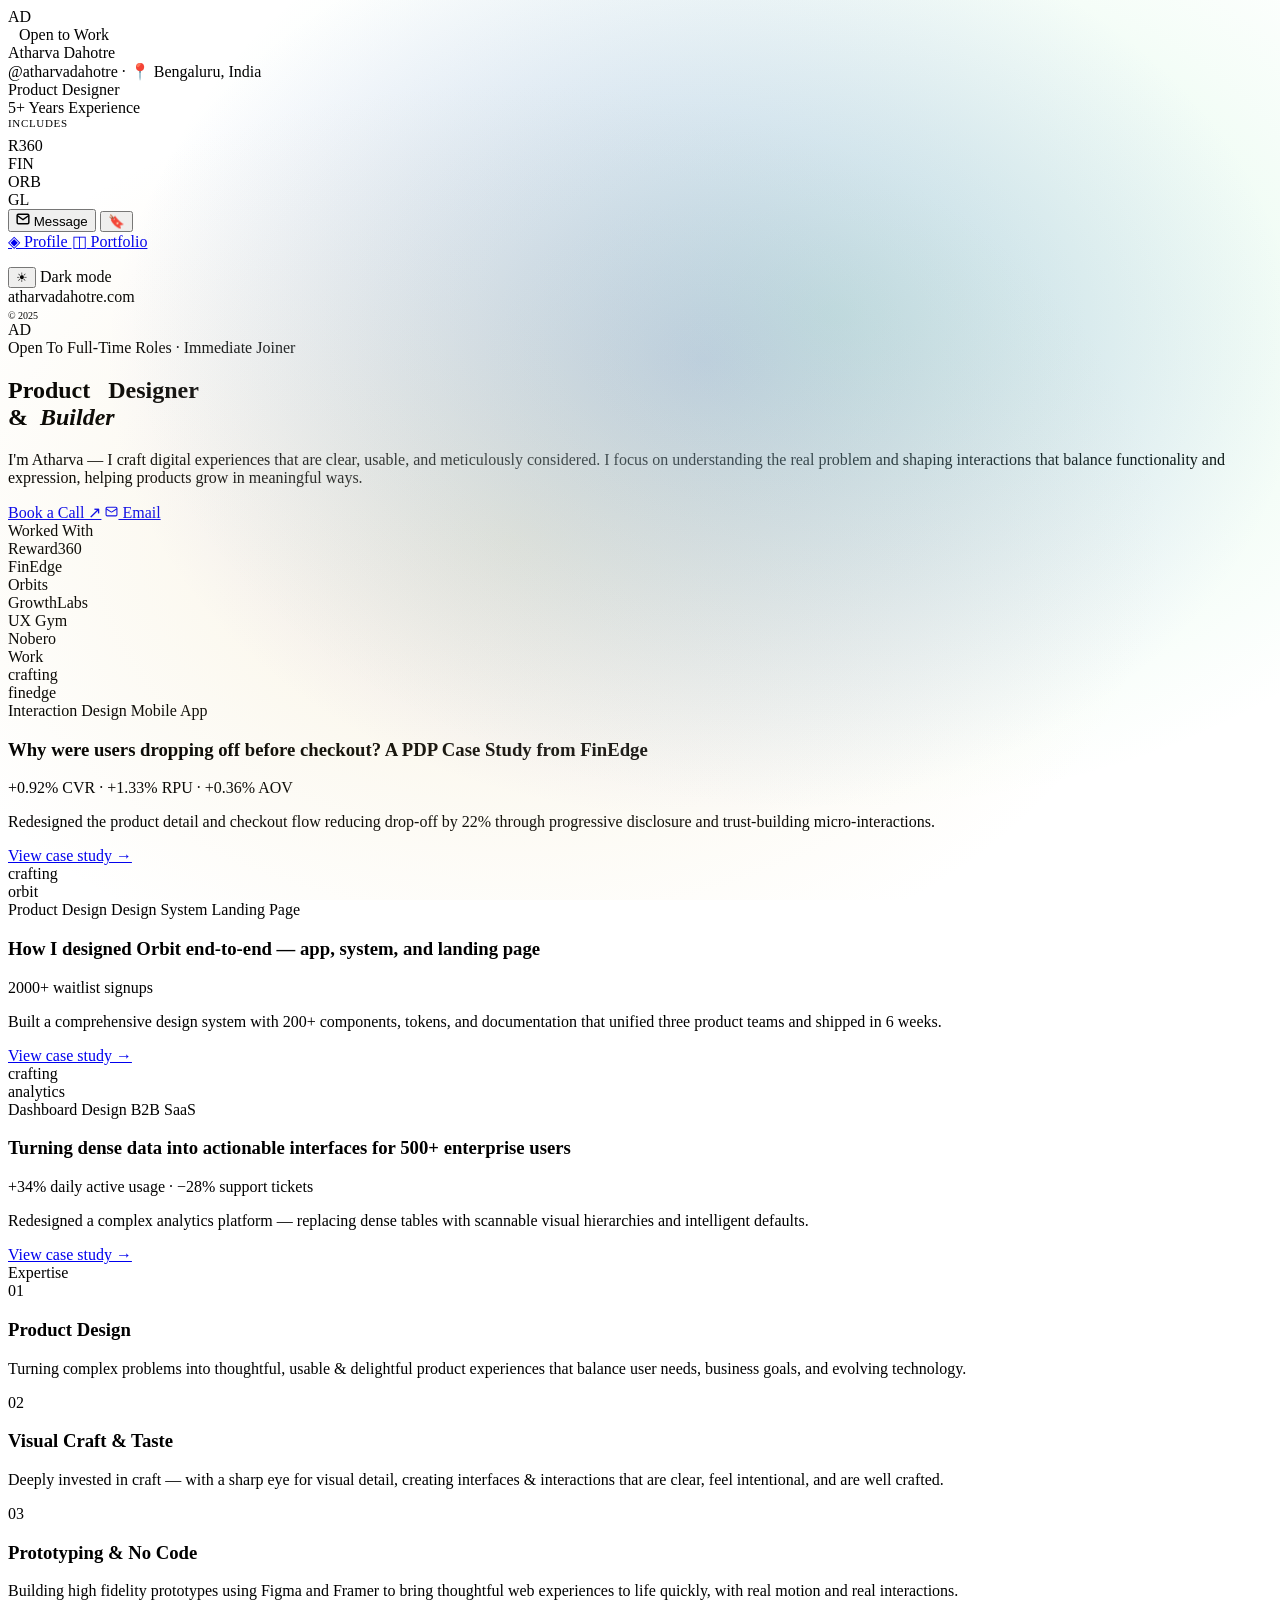
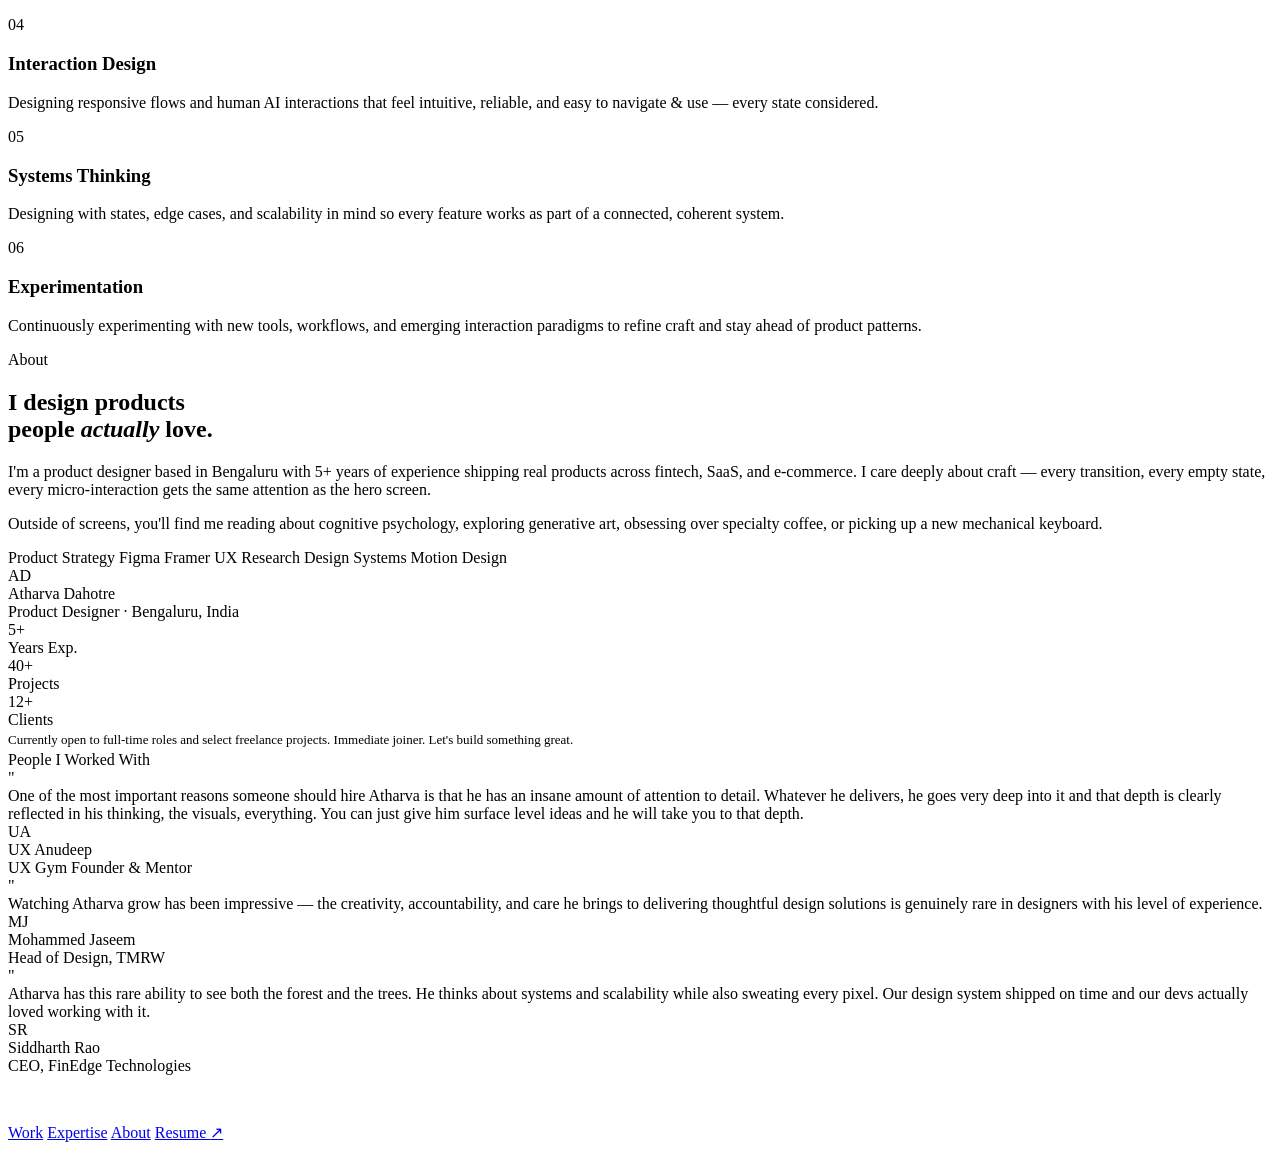
==== index.html @ 3f783946 "Add files via upload" ====
<!DOCTYPE html>
<html lang="en" data-theme="dark">
<head>
<meta charset="UTF-8">
<meta name="viewport" content="width=device-width, initial-scale=1.0">
<title>Atharva Dahotre — Product Designer</title>
<meta name="description" content="Product Designer based in Bengaluru. Crafting digital experiences that are clear, usable, and meticulously considered.">
<link rel="preconnect" href="https://fonts.googleapis.com">
<link href="https://fonts.googleapis.com/css2?family=Cormorant+Garamond:ital,wght@0,300;0,400;0,600;1,300;1,400&family=DM+Sans:wght@300;400;500&family=DM+Mono:wght@300;400&display=swap" rel="stylesheet">
<link rel="stylesheet" href="css/styles.css">
</head>
<body>

<div id="cur-dot"></div>
<div id="cur-ring"></div>

<!-- ─── SIDEBAR ─── -->
<aside id="sidebar">
  <div class="side-avatar-wrap">
    <div class="side-avatar">AD</div>
    <div class="status-dot"></div>
  </div>

  <div class="side-open">
    <span style="width:7px;height:7px;border-radius:50%;background:var(--green);flex-shrink:0;display:inline-block;"></span>
    Open to Work
  </div>

  <div class="side-name">Atharva Dahotre</div>
  <div class="side-handle">
    <span>@atharvadahotre</span>
    <span>·</span>
    <span>📍 Bengaluru, India</span>
  </div>
  <div class="side-role">Product Designer</div>
  <div class="side-exp">5+ Years Experience</div>

  <div style="font-size:11px;color:var(--muted);letter-spacing:.06em;text-transform:uppercase;margin-bottom:8px;">Includes</div>
  <div class="side-logos">
    <div class="logo-chip" title="Reward360">R360</div>
    <div class="logo-chip" title="FinEdge">FIN</div>
    <div class="logo-chip" title="Orbits SaaS">ORB</div>
    <div class="logo-chip" title="Growth Labs">GL</div>
  </div>

  <div class="side-actions">
    <button class="btn-msg">
      <svg width="14" height="14" viewBox="0 0 24 24" fill="none" stroke="currentColor" stroke-width="2.5"><path d="M4 4h16c1.1 0 2 .9 2 2v12c0 1.1-.9 2-2 2H4c-1.1 0-2-.9-2-2V6c0-1.1.9-2 2-2z"/><polyline points="22,6 12,13 2,6"/></svg>
      Message
    </button>
    <button class="btn-bk" title="Bookmark">🔖</button>
  </div>

  <div class="side-divider"></div>

  <nav class="side-nav">
    <a href="#hero" class="active">
      <span class="icon">◈</span> Profile
    </a>
    <a href="#work">
      <span class="icon">◫</span> Portfolio
    </a>
  </nav>

  <div class="side-divider" style="margin-top:16px;"></div>

  <div class="theme-toggle-wrap">
    <button id="theme-toggle" aria-label="Toggle light/dark mode">
      <div id="theme-toggle-thumb">☀︎</div>
    </button>
    <span class="theme-toggle-label" id="theme-label">Dark mode</span>
  </div>

  <div class="side-footer">
    <div style="margin-bottom:4px;">atharvadahotre.com</div>
    <div style="font-size:10px;color:var(--muted);margin-top:2px;">© 2025</div>
  </div>
</aside>

<!-- ─── MAIN CONTENT ─── -->
<main id="main">

  <!-- HERO -->
  <section id="hero">
    <div class="hero-avatar-row reveal">
      <div class="hero-avatar">AD</div>
      <div class="avail-badge">
        <span class="dot"></span>
        Open To Full-Time Roles · Immediate Joiner
      </div>
    </div>

    <h1 class="hero-h1">
      <span class="word" style="transition-delay:.05s">Product</span>
      <span class="word" style="transition-delay:.12s">&nbsp;</span>
      <span class="word" style="transition-delay:.18s">Designer</span><br>
      <span class="word" style="transition-delay:.26s">&amp;&nbsp;</span>
      <span class="word" style="transition-delay:.32s"><em>Builder</em></span>
    </h1>

    <p class="hero-desc">
      I'm Atharva — I craft digital experiences that are clear, usable, and meticulously considered. I focus on understanding the real problem and shaping interactions that balance functionality and expression, helping products grow in meaningful ways.
    </p>

    <div class="hero-ctas reveal d2">
      <a href="#" class="cta-primary"><span>Book a Call ↗</span></a>
      <a href="mailto:hello@atharvadahotre.com" class="cta-secondary">
        <svg width="13" height="13" viewBox="0 0 24 24" fill="none" stroke="currentColor" stroke-width="2"><rect x="2" y="4" width="20" height="16" rx="2"/><path d="m22 7-8.97 5.7a1.94 1.94 0 0 1-2.06 0L2 7"/></svg>
        Email
      </a>
    </div>
  </section>

  <div class="sec-divider"></div>

  <!-- WORKED WITH -->
  <section id="worked" class="reveal">
    <div class="worked-label">Worked With</div>
    <div class="worked-logos">
      <div class="wlogo">Reward360</div>
      <div class="wlogo">FinEdge</div>
      <div class="wlogo">Orbits</div>
      <div class="wlogo">GrowthLabs</div>
      <div class="wlogo">UX Gym</div>
      <div class="wlogo">Nobero</div>
    </div>
  </section>

  <div class="sec-divider"></div>

  <!-- WORK -->
  <section id="work">
    <div class="sec-label reveal">Work</div>

    <div class="project-card reveal d1">
      <div class="project-thumb">
        <div class="project-thumb-inner">
          <div class="project-thumb-bg" style="background:linear-gradient(135deg,#1a1020,#2e1b44,#150e28);"></div>
          <div style="position:absolute;inset:0;background:radial-gradient(ellipse at 55% 40%,rgba(123,110,246,.35),transparent 60%);"></div>
          <div class="project-thumb-label">crafting<br>finedge</div>
        </div>
      </div>
      <div class="project-info">
        <div class="project-tags">
          <span class="ptag">Interaction Design</span>
          <span class="ptag">Mobile App</span>
        </div>
        <h3 class="project-name">Why were users dropping off before checkout? A PDP Case Study from FinEdge</h3>
        <div style="display:flex;gap:8px;margin-bottom:14px;flex-wrap:wrap;">
          <div class="project-metric"><span class="up">+0.92%</span> CVR · <span class="up">+1.33%</span> RPU · <span class="up">+0.36%</span> AOV</div>
        </div>
        <p class="project-desc">Redesigned the product detail and checkout flow reducing drop-off by 22% through progressive disclosure and trust-building micro-interactions.</p>
        <a href="case-studies/finedge.html" class="project-cta">View case study →</a>
      </div>
    </div>

    <div class="project-card reveal d1">
      <div class="project-thumb">
        <div class="project-thumb-inner">
          <div class="project-thumb-bg" style="background:linear-gradient(135deg,#061418,#0d2230,#040e14);"></div>
          <div style="position:absolute;inset:0;background:radial-gradient(ellipse at 40% 60%,rgba(226,201,126,.22),transparent 60%);"></div>
          <div class="project-thumb-label">crafting<br>orbit</div>
        </div>
      </div>
      <div class="project-info">
        <div class="project-tags">
          <span class="ptag">Product Design</span>
          <span class="ptag">Design System</span>
          <span class="ptag">Landing Page</span>
        </div>
        <h3 class="project-name">How I designed Orbit end-to-end — app, system, and landing page</h3>
        <div style="display:flex;gap:8px;margin-bottom:14px;">
          <div class="project-metric"><span class="up">2000+</span> waitlist signups</div>
        </div>
        <p class="project-desc">Built a comprehensive design system with 200+ components, tokens, and documentation that unified three product teams and shipped in 6 weeks.</p>
        <a href="case-studies/orbit.html" class="project-cta">View case study →</a>
      </div>
    </div>

    <div class="project-card reveal d2">
      <div class="project-thumb">
        <div class="project-thumb-inner">
          <div class="project-thumb-bg" style="background:linear-gradient(135deg,#091309,#132213,#060f06);"></div>
          <div style="position:absolute;inset:0;background:radial-gradient(ellipse at 65% 35%,rgba(74,222,128,.2),transparent 60%);"></div>
          <div class="project-thumb-label">crafting<br>analytics</div>
        </div>
      </div>
      <div class="project-info">
        <div class="project-tags">
          <span class="ptag">Dashboard Design</span>
          <span class="ptag">B2B SaaS</span>
        </div>
        <h3 class="project-name">Turning dense data into actionable interfaces for 500+ enterprise users</h3>
        <div style="display:flex;gap:8px;margin-bottom:14px;">
          <div class="project-metric"><span class="up">+34%</span> daily active usage · <span class="up">−28%</span> support tickets</div>
        </div>
        <p class="project-desc">Redesigned a complex analytics platform — replacing dense tables with scannable visual hierarchies and intelligent defaults.</p>
        <a href="case-studies/analytics.html" class="project-cta">View case study →</a>
      </div>
    </div>
  </section>

  <div class="sec-divider"></div>

  <!-- EXPERTISE -->
  <section id="expertise">
    <div class="sec-label reveal">Expertise</div>
    <div class="expertise-grid">
      <div class="exp-cell reveal">
        <span class="exp-num">01</span>
        <div class="exp-line"></div>
        <h3 class="exp-title">Product Design</h3>
        <p class="exp-desc">Turning complex problems into thoughtful, usable &amp; delightful product experiences that balance user needs, business goals, and evolving technology.</p>
      </div>
      <div class="exp-cell reveal d1">
        <span class="exp-num">02</span>
        <div class="exp-line"></div>
        <h3 class="exp-title">Visual Craft &amp; Taste</h3>
        <p class="exp-desc">Deeply invested in craft — with a sharp eye for visual detail, creating interfaces &amp; interactions that are clear, feel intentional, and are well crafted.</p>
      </div>
      <div class="exp-cell reveal d2">
        <span class="exp-num">03</span>
        <div class="exp-line"></div>
        <h3 class="exp-title">Prototyping &amp; No Code</h3>
        <p class="exp-desc">Building high fidelity prototypes using Figma and Framer to bring thoughtful web experiences to life quickly, with real motion and real interactions.</p>
      </div>
      <div class="exp-cell reveal d1">
        <span class="exp-num">04</span>
        <div class="exp-line"></div>
        <h3 class="exp-title">Interaction Design</h3>
        <p class="exp-desc">Designing responsive flows and human AI interactions that feel intuitive, reliable, and easy to navigate &amp; use — every state considered.</p>
      </div>
      <div class="exp-cell reveal d2">
        <span class="exp-num">05</span>
        <div class="exp-line"></div>
        <h3 class="exp-title">Systems Thinking</h3>
        <p class="exp-desc">Designing with states, edge cases, and scalability in mind so every feature works as part of a connected, coherent system.</p>
      </div>
      <div class="exp-cell reveal d3">
        <span class="exp-num">06</span>
        <div class="exp-line"></div>
        <h3 class="exp-title">Experimentation</h3>
        <p class="exp-desc">Continuously experimenting with new tools, workflows, and emerging interaction paradigms to refine craft and stay ahead of product patterns.</p>
      </div>
    </div>
  </section>

  <div class="sec-divider"></div>

  <!-- ABOUT -->
  <section id="about">
    <div class="sec-label reveal">About</div>
    <div class="about-grid">
      <div>
        <h2 class="about-h2 reveal d1">I design products<br>people <em>actually</em> love.</h2>
        <p class="about-body reveal d2">I'm a product designer based in Bengaluru with 5+ years of experience shipping real products across fintech, SaaS, and e-commerce. I care deeply about craft — every transition, every empty state, every micro-interaction gets the same attention as the hero screen.</p>
        <p class="about-body reveal d2">Outside of screens, you'll find me reading about cognitive psychology, exploring generative art, obsessing over specialty coffee, or picking up a new mechanical keyboard.</p>
        <div class="about-tags reveal d3">
          <span class="atag">Product Strategy</span>
          <span class="atag">Figma</span>
          <span class="atag">Framer</span>
          <span class="atag">UX Research</span>
          <span class="atag">Design Systems</span>
          <span class="atag">Motion Design</span>
        </div>
      </div>
      <div class="reveal d2">
        <div class="about-card">
          <div class="corner corner-tl"></div>
          <div class="corner corner-br"></div>
          <div class="about-card-top">
            <div class="about-card-avatar">AD</div>
            <div>
              <div class="about-card-name">Atharva Dahotre</div>
              <div class="about-card-role">Product Designer · Bengaluru, India</div>
            </div>
          </div>
          <div class="about-divider"></div>
          <div class="about-stat-row">
            <div class="about-stat">
              <div class="about-stat-num">5+</div>
              <div class="about-stat-label">Years Exp.</div>
            </div>
            <div class="about-stat">
              <div class="about-stat-num">40+</div>
              <div class="about-stat-label">Projects</div>
            </div>
            <div class="about-stat">
              <div class="about-stat-num">12+</div>
              <div class="about-stat-label">Clients</div>
            </div>
          </div>
          <div class="about-divider"></div>
          <div style="font-size:13px;color:var(--muted);line-height:1.7;">
            Currently <span style="color:var(--green);">open to full-time roles</span> and select freelance projects. Immediate joiner. Let's build something great.
          </div>
        </div>
      </div>
    </div>
  </section>

  <div class="sec-divider"></div>

  <!-- TESTIMONIALS -->
  <section id="testimonials">
    <div class="sec-label reveal">People I Worked With</div>
    <div class="testi-cards">
      <div class="testi-card reveal">
        <div class="testi-qmark">"</div>
        <div class="testi-text">One of the most important reasons someone should hire Atharva is that he has an insane amount of attention to detail. Whatever he delivers, he goes very deep into it and that depth is clearly reflected in his thinking, the visuals, everything. You can just give him surface level ideas and he will take you to that depth.</div>
        <div class="testi-author">
          <div class="testi-author-avatar">UA</div>
          <div class="testi-name">UX Anudeep</div>
          <div class="testi-role">UX Gym Founder &amp; Mentor</div>
        </div>
      </div>
      <div class="testi-card reveal d1">
        <div class="testi-qmark">"</div>
        <div class="testi-text">Watching Atharva grow has been impressive — the creativity, accountability, and care he brings to delivering thoughtful design solutions is genuinely rare in designers with his level of experience.</div>
        <div class="testi-author">
          <div class="testi-author-avatar">MJ</div>
          <div class="testi-name">Mohammed Jaseem</div>
          <div class="testi-role">Head of Design, TMRW</div>
        </div>
      </div>
      <div class="testi-card reveal d2">
        <div class="testi-qmark">"</div>
        <div class="testi-text">Atharva has this rare ability to see both the forest and the trees. He thinks about systems and scalability while also sweating every pixel. Our design system shipped on time and our devs actually loved working with it.</div>
        <div class="testi-author">
          <div class="testi-author-avatar">SR</div>
          <div class="testi-name">Siddharth Rao</div>
          <div class="testi-role">CEO, FinEdge Technologies</div>
        </div>
      </div>
    </div>
  </section>

  <div style="height:48px;"></div>
</main>

<!-- FLOATING NAV PILL -->
<nav id="float-nav">
  <a href="#work"      class="fn-link active">Work</a>
  <a href="#expertise" class="fn-link">Expertise</a>
  <a href="#about"     class="fn-link">About</a>
  <a href="#"          class="fn-resume">
    Resume <span class="fn-resume-arr">↗</span>
  </a>
</nav>

<script src="js/main.js"></script>
</body>
</html>
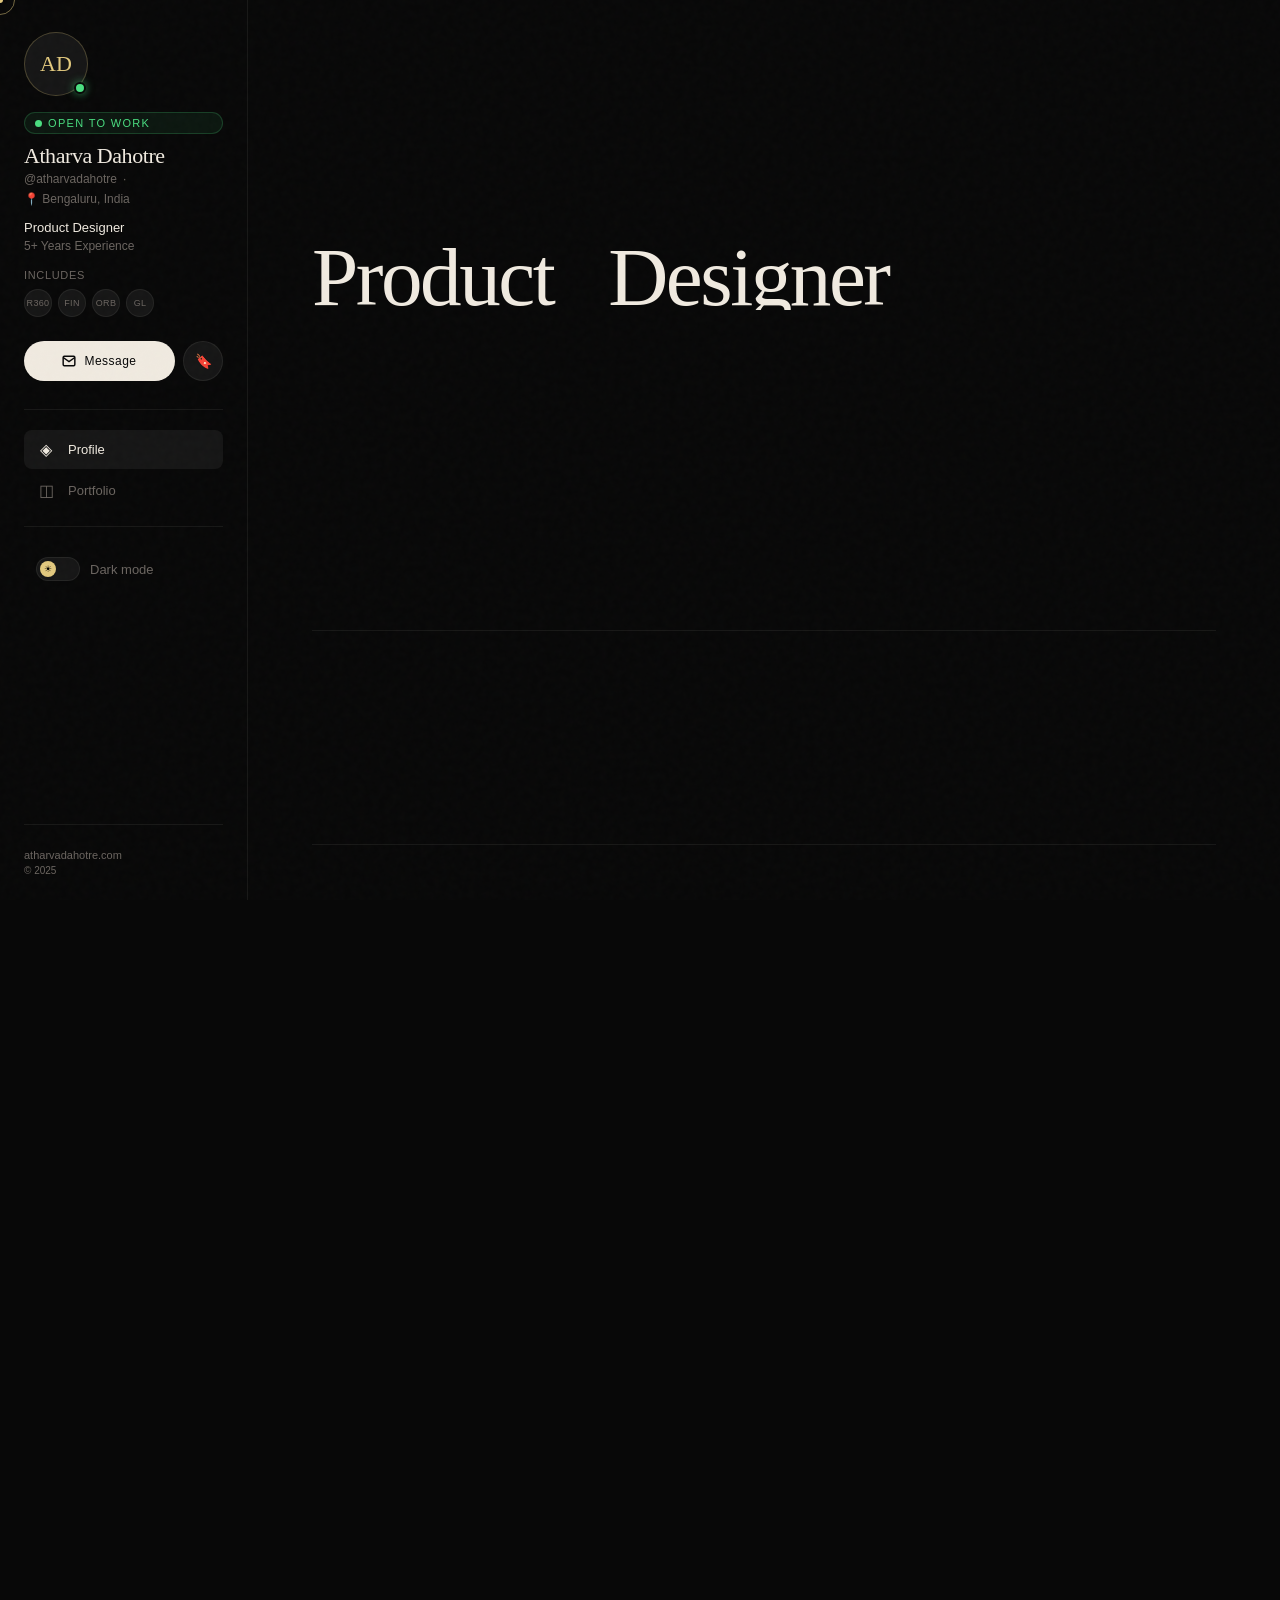
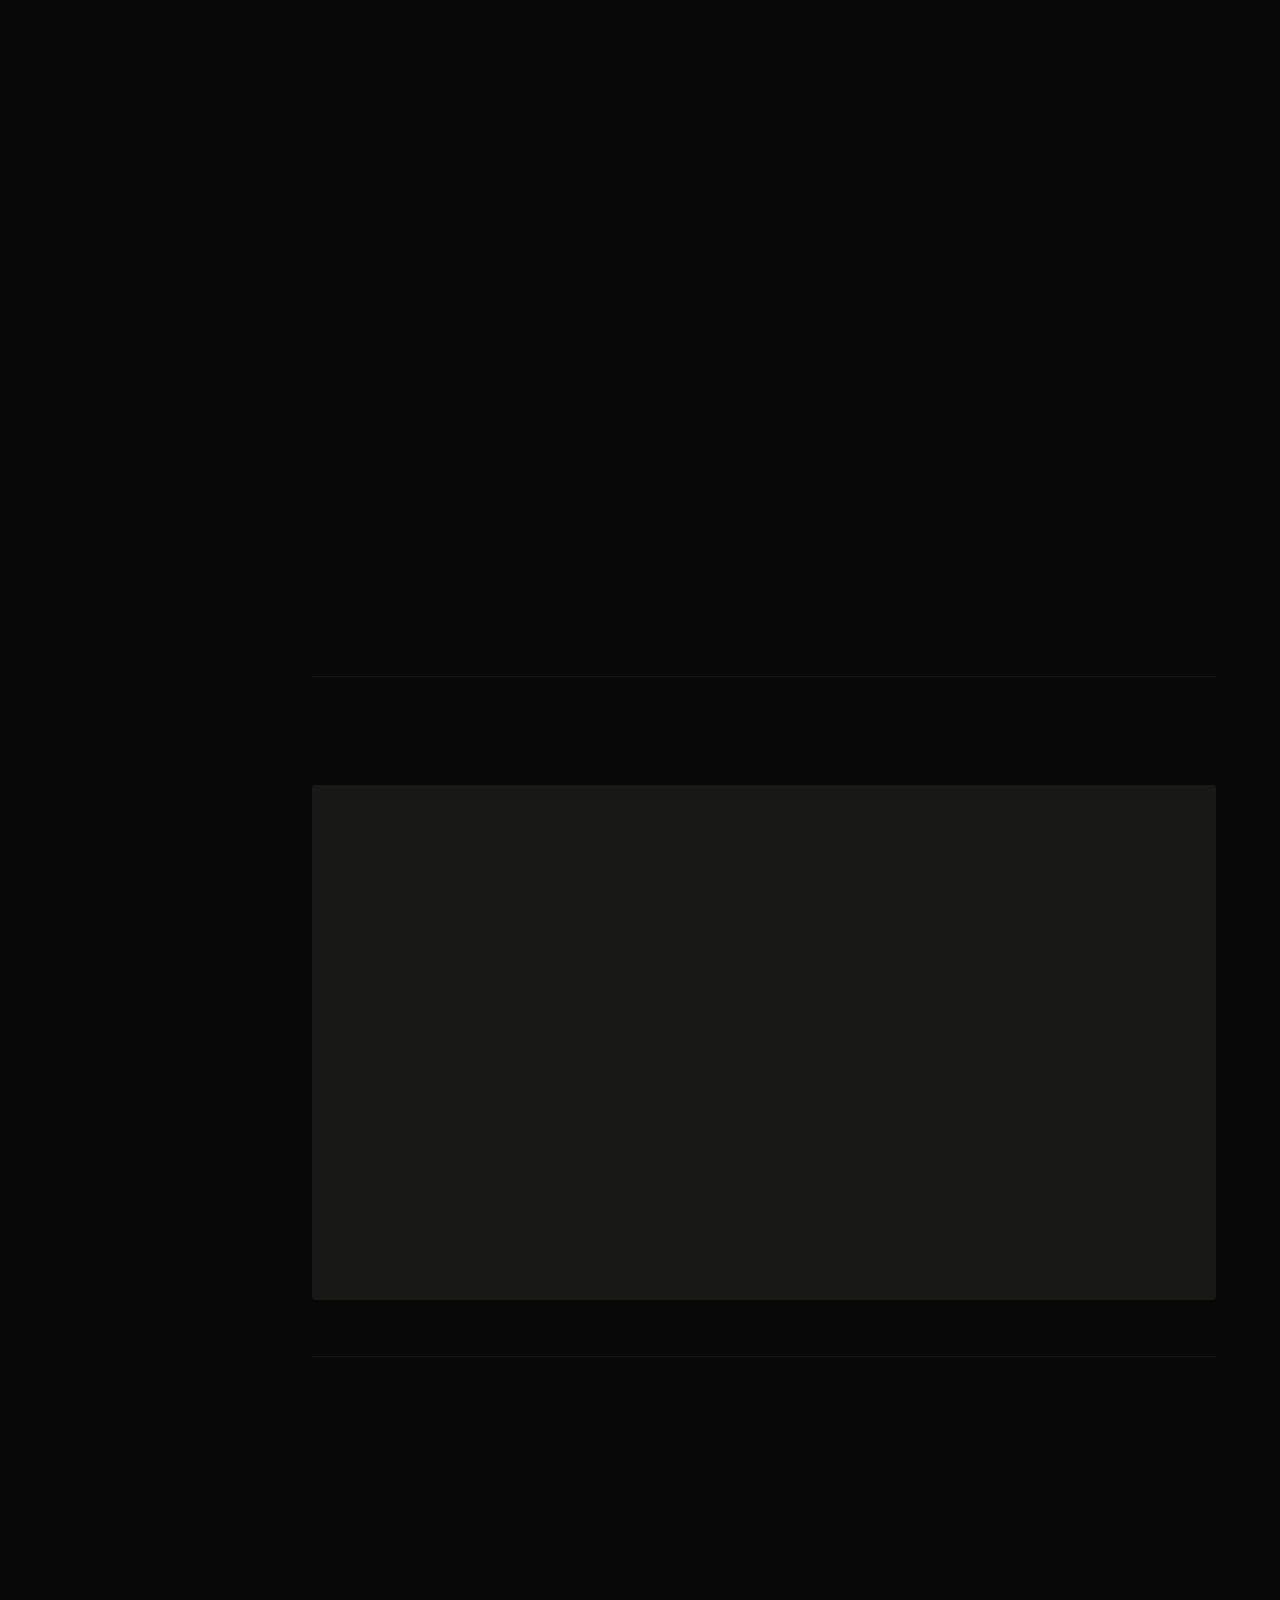
==== commit b0130229: "Update index.html" ====
--- a/index.html
+++ b/index.html
@@ -7,7 +7,7 @@
 <meta name="description" content="Product Designer based in Bengaluru. Crafting digital experiences that are clear, usable, and meticulously considered.">
 <link rel="preconnect" href="https://fonts.googleapis.com">
 <link href="https://fonts.googleapis.com/css2?family=Cormorant+Garamond:ital,wght@0,300;0,400;0,600;1,300;1,400&family=DM+Sans:wght@300;400;500&family=DM+Mono:wght@300;400&display=swap" rel="stylesheet">
-<link rel="stylesheet" href="css/styles.css">
+<link rel="stylesheet" href="styles.css">
 </head>
 <body>
 
--- a/styles.css
+++ b/styles.css
@@ -0,0 +1,657 @@
+/* ============================================
+   ATHARVA DAHOTRE — PORTFOLIO
+   styles.css
+   ============================================ */
+
+/* ─── TOKENS ─── */
+:root {
+  --bg:      #080808;
+  --bg2:     #0f0f0f;
+  --bg3:     #161616;
+  --text:    #F0EAE0;
+  --muted:   #6B6560;
+  --faint:   #2C2620;
+  --gold:    #E2C97E;
+  --gold2:   rgba(226,201,126,.12);
+  --border:  rgba(240,234,224,.07);
+  --green:   #4ADE80;
+  --r:       3px;
+  --sidebar: 248px;
+  --transition: all .35s cubic-bezier(.16,1,.3,1);
+}
+
+/* ─── LIGHT MODE ─── */
+html[data-theme="light"] {
+  --bg:      #F7F4EF;
+  --bg2:     #EEEBE4;
+  --bg3:     #E5E1D8;
+  --text:    #1A1714;
+  --muted:   #7A7062;
+  --faint:   #DDD9D0;
+  --gold:    #A07820;
+  --gold2:   rgba(160,120,32,.10);
+  --border:  rgba(26,23,20,.10);
+  --green:   #16A34A;
+}
+html[data-theme="light"] #cur-dot  { background: var(--gold); }
+html[data-theme="light"] #cur-ring { border-color: rgba(160,120,32,.45); }
+html[data-theme="light"] #cur-ring.h { border-color: var(--gold); background: rgba(160,120,32,.07); }
+html[data-theme="light"] body::after { opacity: .012; }
+html[data-theme="light"] .status-dot { border-color: var(--bg); }
+html[data-theme="light"] .project-thumb-label { color: rgba(247,244,239,.95); }
+html[data-theme="light"] .testi-qmark { color: var(--gold); opacity:.18; }
+html[data-theme="light"] #float-nav {
+  background: rgba(238,235,228,.92);
+  box-shadow: 0 4px 32px rgba(0,0,0,.12);
+}
+html[data-theme="light"] .side-nav a:hover,
+html[data-theme="light"] .side-nav a.active { background: var(--bg3); color: var(--text); }
+html[data-theme="light"] .hero-h1 em,
+html[data-theme="light"] .about-h2 em,
+html[data-theme="light"] .cs-hero-title em { color: var(--gold); }
+html[data-theme="light"] .sec-label { color: var(--gold); }
+html[data-theme="light"] .sec-label::before { background: var(--gold); }
+html[data-theme="light"] .exp-num { color: var(--gold); }
+html[data-theme="light"] .fn-link.active { color: var(--gold); }
+html[data-theme="light"] .cs-back { color: var(--muted); }
+html[data-theme="light"] .cs-back:hover { color: var(--text); }
+html[data-theme="light"] .cs-stat-num { color: var(--gold); }
+html[data-theme="light"] .process-step-num { color: var(--gold); }
+
+/* ─── RESET ─── */
+*, *::before, *::after { margin:0; padding:0; box-sizing:border-box; }
+html { scroll-behavior:smooth; font-size:16px; }
+
+body {
+  background: var(--bg);
+  color: var(--text);
+  font-family: 'DM Sans', sans-serif;
+  font-weight: 300;
+  display: flex;
+  min-height: 100vh;
+  overflow-x: hidden;
+  cursor: none;
+  transition: background .4s, color .4s;
+}
+
+::selection { background: var(--gold); color: var(--bg); }
+
+/* ─── SCROLLBAR ─── */
+::-webkit-scrollbar { width: 4px; }
+::-webkit-scrollbar-track { background: var(--bg); }
+::-webkit-scrollbar-thumb { background: var(--border); border-radius: 2px; }
+::-webkit-scrollbar-thumb:hover { background: var(--gold); }
+
+/* ─── NOISE OVERLAY ─── */
+body::after {
+  content: ''; position: fixed; inset: 0; z-index: 9997;
+  pointer-events: none;
+  background-image: url("data:image/svg+xml,%3Csvg viewBox='0 0 200 200' xmlns='http://www.w3.org/2000/svg'%3E%3Cfilter id='n'%3E%3CfeTurbulence type='fractalNoise' baseFrequency='.65' numOctaves='3' stitchTiles='stitch'/%3E%3C/filter%3E%3Crect width='100%25' height='100%25' filter='url(%23n)'/%3E%3C/svg%3E");
+  opacity: .022;
+}
+
+/* ─── CUSTOM CURSOR ─── */
+#cur-dot, #cur-ring {
+  position: fixed; border-radius: 50%;
+  pointer-events: none; z-index: 9999;
+  transform: translate(-50%,-50%);
+}
+#cur-dot  { width: 6px; height: 6px; background: var(--gold); transition: opacity .2s; }
+#cur-ring {
+  width: 30px; height: 30px;
+  border: 1px solid rgba(226,201,126,.5);
+  transition: width .3s, height .3s, border-color .3s, background .3s;
+}
+#cur-ring.h { width: 50px; height: 50px; border-color: var(--gold); background: rgba(226,201,126,.06); }
+
+/* ─── SIDEBAR ─── */
+#sidebar {
+  width: var(--sidebar); min-width: var(--sidebar);
+  border-right: 1px solid var(--border);
+  background: var(--bg);
+  position: sticky; top: 0; height: 100vh;
+  display: flex; flex-direction: column;
+  padding: 32px 24px 24px;
+  overflow-y: auto;
+  flex-shrink: 0;
+  transition: background .4s, border-color .4s;
+  z-index: 100;
+}
+.side-avatar-wrap { position: relative; width: 64px; height: 64px; margin-bottom: 16px; }
+.side-avatar {
+  width: 64px; height: 64px; border-radius: 50%;
+  background: var(--bg3);
+  border: 1.5px solid rgba(226,201,126,.25);
+  display: flex; align-items: center; justify-content: center;
+  font-family: 'Cormorant Garamond', serif;
+  font-size: 22px; color: var(--gold);
+  overflow: hidden;
+  transition: background .4s;
+}
+.status-dot {
+  position: absolute; bottom: 2px; right: 2px;
+  width: 12px; height: 12px; border-radius: 50%;
+  background: var(--green);
+  border: 2px solid var(--bg);
+  box-shadow: 0 0 8px rgba(74,222,128,.6);
+  animation: pulse 2.5s ease-in-out infinite;
+}
+@keyframes pulse {
+  0%,100% { box-shadow: 0 0 6px rgba(74,222,128,.5); }
+  50%      { box-shadow: 0 0 14px rgba(74,222,128,.9); }
+}
+.side-open {
+  display: inline-flex; align-items: center; gap: 6px;
+  font-size: 11px; letter-spacing: .12em; text-transform: uppercase;
+  color: var(--green); margin-bottom: 10px;
+  background: rgba(74,222,128,.07); border: 1px solid rgba(74,222,128,.2);
+  padding: 4px 10px; border-radius: 100px;
+}
+.side-name {
+  font-family: 'Cormorant Garamond', serif;
+  font-size: 22px; font-weight: 400; letter-spacing: -.02em;
+  line-height: 1.1; margin-bottom: 4px;
+  color: var(--text);
+}
+.side-handle {
+  font-size: 12px; color: var(--muted); margin-bottom: 14px;
+  display: flex; align-items: center; gap: 6px; flex-wrap: wrap;
+}
+.side-role { font-size: 13px; color: var(--text); margin-bottom: 4px; }
+.side-exp  { font-size: 12px; color: var(--muted); margin-bottom: 16px; }
+.side-logos { display: flex; gap: 6px; margin-bottom: 24px; flex-wrap: wrap; }
+.logo-chip {
+  width: 28px; height: 28px; border-radius: 50%;
+  background: var(--bg3); border: 1px solid var(--border);
+  display: flex; align-items: center; justify-content: center;
+  font-size: 9px; font-weight: 500; color: var(--muted); letter-spacing: .04em;
+  transition: border-color .3s, color .3s;
+}
+.logo-chip:hover { border-color: var(--gold); color: var(--gold); }
+.side-actions { display: flex; gap: 8px; margin-bottom: 28px; }
+.btn-msg {
+  flex: 1; display: flex; align-items: center; justify-content: center; gap: 8px;
+  background: var(--text); color: var(--bg);
+  border: none; border-radius: 100px; padding: 10px 16px;
+  font-size: 12px; font-family: 'DM Sans', sans-serif;
+  font-weight: 500; letter-spacing: .04em; cursor: none;
+  transition: background .3s, transform .2s, color .3s;
+}
+.btn-msg:hover { background: var(--gold); transform: translateY(-1px); }
+.btn-bk {
+  width: 40px; height: 40px; border-radius: 50%;
+  background: var(--bg3); border: 1px solid var(--border);
+  display: flex; align-items: center; justify-content: center;
+  font-size: 14px; cursor: none;
+  transition: border-color .3s, background .3s, transform .2s;
+}
+.btn-bk:hover { border-color: var(--gold); background: var(--gold2); transform: translateY(-1px); }
+.side-divider { height: 1px; background: var(--border); margin-bottom: 20px; }
+.side-nav { display: flex; flex-direction: column; gap: 2px; }
+.side-nav a {
+  display: flex; align-items: center; gap: 12px;
+  padding: 10px 12px; border-radius: 8px;
+  font-size: 13px; color: var(--muted); text-decoration: none;
+  transition: background .2s, color .2s;
+}
+.side-nav a:hover,
+.side-nav a.active { background: var(--bg3); color: var(--text); }
+.side-nav a .icon { font-size: 16px; width: 20px; text-align: center; }
+.side-footer {
+  margin-top: auto; padding-top: 24px;
+  font-size: 11px; color: var(--muted);
+  border-top: 1px solid var(--border);
+}
+
+/* ─── THEME TOGGLE ─── */
+#theme-toggle {
+  width: 44px; height: 24px; border-radius: 100px;
+  background: var(--bg3); border: 1px solid var(--border);
+  position: relative; cursor: none; flex-shrink: 0;
+  transition: background .3s, border-color .3s;
+}
+#theme-toggle:hover { border-color: var(--gold); }
+#theme-toggle-thumb {
+  position: absolute; top: 3px; left: 3px;
+  width: 16px; height: 16px; border-radius: 50%;
+  background: var(--gold);
+  transition: transform .35s cubic-bezier(.34,1.56,.64,1), background .3s;
+  display: flex; align-items: center; justify-content: center;
+  font-size: 9px; line-height: 1;
+}
+html[data-theme="light"] #theme-toggle-thumb { transform: translateX(20px); }
+.theme-toggle-wrap {
+  display: flex; align-items: center; gap: 10px;
+  padding: 10px 12px; border-radius: 8px;
+}
+.theme-toggle-label { font-size: 13px; color: var(--muted); transition: color .3s; user-select: none; }
+
+/* ─── MAIN ─── */
+#main {
+  flex: 1; min-width: 0;
+  padding: 0 64px 80px;
+  max-width: 1100px;
+}
+
+/* ─── SECTION HELPERS ─── */
+.sec-label {
+  font-family: 'DM Mono', monospace;
+  font-size: 11px; letter-spacing: .25em; text-transform: uppercase;
+  color: var(--gold); margin-bottom: 40px;
+  display: flex; align-items: center; gap: 10px;
+}
+.sec-label::before { content: ''; width: 20px; height: 1px; background: var(--gold); }
+.sec-divider { height: 1px; background: var(--border); margin: 56px 0; }
+
+/* ─── REVEAL ANIMATION ─── */
+.reveal {
+  opacity: 0; transform: translateY(28px);
+  transition: opacity .8s cubic-bezier(.16,1,.3,1), transform .8s cubic-bezier(.16,1,.3,1);
+}
+.reveal.in { opacity: 1; transform: none; }
+.d1 { transition-delay: .1s; }
+.d2 { transition-delay: .2s; }
+.d3 { transition-delay: .3s; }
+.d4 { transition-delay: .4s; }
+
+/* ─── FLOATING NAV PILL ─── */
+#float-nav {
+  position: fixed; bottom: 28px; left: calc(var(--sidebar) + 50%);
+  transform: translateX(-50%);
+  background: rgba(15,15,15,.88);
+  backdrop-filter: blur(20px);
+  border: 1px solid var(--border);
+  border-radius: 100px; padding: 6px 8px;
+  display: flex; gap: 2px; z-index: 200;
+  box-shadow: 0 4px 40px rgba(0,0,0,.4);
+  opacity: 0; transition: opacity .5s 1.2s;
+}
+#float-nav.in { opacity: 1; }
+.fn-link {
+  padding: 9px 22px; border-radius: 100px;
+  font-size: 13px; color: var(--muted); text-decoration: none;
+  transition: background .2s, color .2s; cursor: none;
+}
+.fn-link:hover, .fn-link.active { background: var(--bg3); color: var(--text); }
+.fn-link.active { color: var(--gold); }
+.fn-resume {
+  display: flex; align-items: center; gap: 6px;
+  padding: 9px 18px 9px 22px; border-radius: 100px;
+  font-size: 13px; color: var(--muted); text-decoration: none;
+  transition: background .2s, color .2s; cursor: none;
+}
+.fn-resume:hover { background: var(--bg3); color: var(--text); }
+.fn-resume-arr {
+  width: 20px; height: 20px; border-radius: 50%;
+  background: var(--bg3); border: 1px solid var(--border);
+  display: flex; align-items: center; justify-content: center;
+  font-size: 10px; transition: background .2s, border-color .2s, transform .3s;
+}
+.fn-resume:hover .fn-resume-arr { background: var(--gold); border-color: var(--gold); color: var(--bg); transform: rotate(45deg); }
+
+/* ─── HERO ─── */
+#hero { padding: 64px 0 48px; position: relative; }
+.hero-avatar-row { display: flex; align-items: center; gap: 12px; margin-bottom: 28px; }
+.hero-avatar {
+  width: 52px; height: 52px; border-radius: 50%;
+  background: var(--bg3); border: 2px solid rgba(226,201,126,.3);
+  display: flex; align-items: center; justify-content: center;
+  font-family: 'Cormorant Garamond', serif;
+  font-size: 18px; color: var(--gold);
+}
+.avail-badge {
+  display: inline-flex; align-items: center; gap: 8px;
+  background: var(--bg3); border: 1px solid var(--border);
+  padding: 7px 14px; border-radius: 100px;
+  font-size: 12px; color: var(--muted);
+}
+.avail-badge .dot {
+  width: 7px; height: 7px; border-radius: 50%;
+  background: var(--green); flex-shrink: 0;
+  box-shadow: 0 0 6px rgba(74,222,128,.7);
+}
+.hero-h1 {
+  font-family: 'Cormorant Garamond', serif;
+  font-size: clamp(52px,6.5vw,86px);
+  font-weight: 300; line-height: 1; letter-spacing: -.03em;
+  margin-bottom: 24px; overflow: hidden;
+}
+.hero-h1 em { font-style: italic; color: var(--gold); }
+.hero-h1 .word { display: inline-block; transform: translateY(110%); transition: transform .8s cubic-bezier(.16,1,.3,1); }
+.hero-h1 .word.in { transform: translateY(0); }
+.hero-desc {
+  max-width: 600px; font-size: 17px; line-height: 1.75; color: var(--muted);
+  margin-bottom: 32px;
+  opacity: 0; transform: translateY(16px);
+  transition: opacity .7s .4s, transform .7s .4s;
+}
+.hero-desc.in { opacity: 1; transform: none; }
+.hero-ctas { display: flex; align-items: center; gap: 12px; flex-wrap: wrap; }
+
+/* ─── BUTTONS ─── */
+.cta-primary {
+  display: inline-flex; align-items: center; gap: 8px;
+  background: var(--gold); color: var(--bg);
+  padding: 12px 26px; border-radius: 100px;
+  font-size: 13px; font-weight: 500; letter-spacing: .04em;
+  text-decoration: none; cursor: none;
+  transition: background .3s, transform .2s;
+  position: relative; overflow: hidden;
+}
+.cta-primary::after { content: ''; position: absolute; inset: 0; background: var(--text); opacity: 0; transition: opacity .3s; }
+.cta-primary:hover { transform: translateY(-2px); }
+.cta-primary:hover::after { opacity: 1; }
+.cta-primary span { position: relative; z-index: 1; }
+.cta-secondary {
+  display: inline-flex; align-items: center; gap: 8px;
+  border: 1px solid var(--border); color: var(--muted);
+  padding: 12px 24px; border-radius: 100px;
+  font-size: 13px; text-decoration: none; cursor: none;
+  transition: border-color .3s, color .3s, transform .2s;
+}
+.cta-secondary:hover { border-color: var(--gold); color: var(--text); transform: translateY(-2px); }
+
+/* ─── WORKED WITH ─── */
+#worked { padding: 40px 0 0; }
+.worked-label { font-size: 11px; letter-spacing: .25em; text-transform: uppercase; color: var(--muted); margin-bottom: 28px; text-align: center; }
+.worked-logos { display: flex; align-items: center; justify-content: space-between; gap: 32px; flex-wrap: wrap; }
+.wlogo {
+  font-family: 'Cormorant Garamond', serif;
+  font-size: clamp(14px,1.4vw,18px); font-weight: 400; letter-spacing: .06em;
+  color: var(--muted);
+  transition: color .3s, transform .3s; cursor: none;
+}
+.wlogo:hover { color: var(--text); transform: translateY(-2px); }
+
+/* ─── PROJECT CARDS ─── */
+.project-card {
+  display: grid; grid-template-columns: 1fr 1fr; gap: 0;
+  border: 1px solid var(--border); border-radius: 8px;
+  overflow: hidden; margin-bottom: 2px; cursor: none;
+  transition: border-color .3s;
+}
+.project-card:hover { border-color: rgba(226,201,126,.25); }
+.project-card:last-child { margin-bottom: 0; }
+.project-thumb { aspect-ratio: 4/3; position: relative; overflow: hidden; }
+.project-thumb-inner {
+  position: absolute; inset: 0;
+  display: flex; align-items: center; justify-content: center;
+  transition: transform .6s cubic-bezier(.16,1,.3,1);
+}
+.project-card:hover .project-thumb-inner { transform: scale(1.04); }
+.project-thumb-bg { position: absolute; inset: 0; }
+.project-thumb-label {
+  position: relative; z-index: 1;
+  font-family: 'Cormorant Garamond', serif;
+  font-size: clamp(28px,3vw,42px); font-weight: 300; letter-spacing: -.02em;
+  color: rgba(240,234,224,.9); text-align: center; padding: 24px;
+  text-shadow: 0 2px 20px rgba(0,0,0,.5);
+}
+.project-info {
+  padding: 36px 40px;
+  display: flex; flex-direction: column; justify-content: center;
+  background: var(--bg2);
+}
+.project-tags { display: flex; gap: 8px; margin-bottom: 20px; flex-wrap: wrap; }
+.ptag {
+  font-family: 'DM Mono', monospace;
+  font-size: 10px; letter-spacing: .12em; text-transform: uppercase;
+  padding: 5px 12px; border: 1px solid var(--border); border-radius: 100px;
+  color: var(--muted); transition: border-color .3s, color .3s;
+}
+.project-card:hover .ptag { border-color: rgba(226,201,126,.3); color: var(--gold); }
+.project-name {
+  font-family: 'Cormorant Garamond', serif;
+  font-size: clamp(20px,2.4vw,30px); font-weight: 300; letter-spacing: -.02em;
+  line-height: 1.2; margin-bottom: 12px; color: var(--text);
+}
+.project-desc { font-size: 14px; color: var(--muted); line-height: 1.7; margin-bottom: 24px; }
+.project-metric {
+  display: inline-flex; align-items: center; gap: 8px;
+  font-family: 'DM Mono', monospace; font-size: 11px; letter-spacing: .08em;
+  color: var(--muted); background: var(--bg3);
+  padding: 6px 14px; border-radius: 100px; border: 1px solid var(--border);
+}
+.project-metric .up { color: var(--green); }
+.project-cta {
+  display: inline-flex; align-items: center; gap: 8px;
+  margin-top: 20px; font-size: 12px; letter-spacing: .08em;
+  color: var(--muted); text-decoration: none;
+  transition: color .3s, gap .3s; cursor: none;
+}
+.project-cta:hover { color: var(--gold); gap: 14px; }
+
+/* ─── EXPERTISE ─── */
+.expertise-grid {
+  display: grid; grid-template-columns: 1fr 1fr 1fr; gap: 1px;
+  background: var(--border); border-radius: 4px; overflow: hidden;
+}
+.exp-cell {
+  background: var(--bg2); padding: 40px 32px;
+  position: relative; overflow: hidden;
+  transition: background .3s;
+}
+.exp-cell::after { content: ''; position: absolute; inset: 0; background: var(--gold2); opacity: 0; transition: opacity .3s; }
+.exp-cell:hover { background: var(--bg3); }
+.exp-cell:hover::after { opacity: 1; }
+.exp-num { font-family: 'DM Mono', monospace; font-size: 11px; color: var(--gold); letter-spacing: .15em; margin-bottom: 20px; display: block; position: relative; z-index: 1; }
+.exp-line { width: 28px; height: 1px; background: var(--border); margin-bottom: 18px; transition: width .4s, background .4s; position: relative; z-index: 1; }
+.exp-cell:hover .exp-line { width: 56px; background: var(--gold); }
+.exp-title { font-family: 'Cormorant Garamond', serif; font-size: 22px; font-weight: 300; letter-spacing: -.01em; margin-bottom: 12px; color: var(--text); position: relative; z-index: 1; }
+.exp-desc { font-size: 13px; color: var(--muted); line-height: 1.7; position: relative; z-index: 1; }
+
+/* ─── ABOUT ─── */
+.about-grid { display: grid; grid-template-columns: 1fr 1fr; gap: 64px; align-items: start; }
+.about-h2 { font-family: 'Cormorant Garamond', serif; font-size: clamp(36px,4vw,56px); font-weight: 300; letter-spacing: -.03em; line-height: 1; margin-bottom: 24px; }
+.about-h2 em { font-style: italic; color: var(--gold); }
+.about-body { font-size: 16px; color: var(--muted); line-height: 1.8; margin-bottom: 20px; }
+.about-tags { display: flex; gap: 8px; flex-wrap: wrap; margin-top: 28px; }
+.atag { padding: 8px 16px; border: 1px solid var(--border); border-radius: 100px; font-size: 12px; color: var(--muted); transition: border-color .3s, color .3s; }
+.atag:hover { border-color: var(--gold); color: var(--gold); }
+.about-card { background: var(--bg2); border: 1px solid var(--border); border-radius: 8px; padding: 32px; position: relative; overflow: hidden; }
+.about-card-top { display: flex; align-items: center; gap: 16px; margin-bottom: 24px; }
+.about-card-avatar { width: 72px; height: 72px; border-radius: 50%; background: var(--faint); border: 1.5px solid rgba(226,201,126,.25); display: flex; align-items: center; justify-content: center; font-family: 'Cormorant Garamond', serif; font-size: 26px; color: var(--gold); flex-shrink: 0; }
+.about-card-name { font-size: 18px; letter-spacing: -.01em; font-family: 'Cormorant Garamond',serif; }
+.about-card-role { font-size: 12px; color: var(--muted); margin-top: 2px; }
+.about-divider { height: 1px; background: var(--border); margin: 20px 0; }
+.about-stat-row { display: flex; gap: 32px; }
+.about-stat-num { font-family: 'Cormorant Garamond', serif; font-size: 38px; font-weight: 300; letter-spacing: -.03em; color: var(--text); }
+.about-stat-label { font-size: 11px; color: var(--muted); letter-spacing: .1em; text-transform: uppercase; margin-top: 2px; }
+.corner { position: absolute; width: 16px; height: 16px; border-style: solid; border-color: rgba(226,201,126,.3); }
+.corner-tl { top: 12px; left: 12px; border-width: 1px 0 0 1px; }
+.corner-br { bottom: 12px; right: 12px; border-width: 0 1px 1px 0; }
+
+/* ─── TESTIMONIALS ─── */
+.testi-cards { display: flex; flex-direction: column; gap: 2px; }
+.testi-card {
+  background: var(--bg2); border: 1px solid var(--border); border-radius: 4px;
+  padding: 48px 40px;
+  display: grid; grid-template-columns: 1fr auto; gap: 32px; align-items: end;
+  position: relative; overflow: hidden;
+  transition: border-color .3s, transform .4s;
+}
+.testi-card:hover { border-color: rgba(226,201,126,.15); transform: translateX(4px); }
+.testi-qmark { font-family: 'Cormorant Garamond', serif; font-size: 80px; font-weight: 300; color: var(--gold); opacity: .12; position: absolute; top: 16px; left: 36px; line-height: 1; pointer-events: none; }
+.testi-text { font-family: 'Cormorant Garamond', serif; font-size: clamp(18px,2vw,24px); font-weight: 300; font-style: italic; line-height: 1.55; color: var(--text); position: relative; z-index: 1; }
+.testi-author { text-align: right; flex-shrink: 0; }
+.testi-author-avatar { width: 44px; height: 44px; border-radius: 50%; background: var(--faint); border: 1px solid var(--border); display: flex; align-items: center; justify-content: center; font-family: 'Cormorant Garamond',serif; font-size: 15px; color: var(--gold); margin-left: auto; margin-bottom: 10px; }
+.testi-name { font-size: 13px; color: var(--text); }
+.testi-role { font-size: 11px; color: var(--muted); letter-spacing: .06em; text-transform: uppercase; margin-top: 2px; }
+
+/* ==============================================
+   CASE STUDY PAGES
+   ============================================== */
+
+/* ─── BACK LINK ─── */
+.cs-back {
+  display: inline-flex; align-items: center; gap: 8px;
+  font-size: 12px; letter-spacing: .1em; text-transform: uppercase;
+  color: var(--muted); text-decoration: none;
+  transition: color .3s, gap .3s; cursor: none;
+  margin-bottom: 48px;
+}
+.cs-back:hover { color: var(--gold); gap: 12px; }
+
+/* ─── CS HERO ─── */
+.cs-hero { padding: 56px 0 48px; }
+.cs-category {
+  font-family: 'DM Mono', monospace;
+  font-size: 11px; letter-spacing: .25em; text-transform: uppercase;
+  color: var(--gold); margin-bottom: 20px;
+  display: flex; align-items: center; gap: 10px;
+}
+.cs-category::before { content: ''; width: 20px; height: 1px; background: var(--gold); }
+.cs-hero-title {
+  font-family: 'Cormorant Garamond', serif;
+  font-size: clamp(40px,5.5vw,72px);
+  font-weight: 300; line-height: 1.05; letter-spacing: -.03em;
+  margin-bottom: 28px; color: var(--text);
+}
+.cs-hero-title em { font-style: italic; color: var(--gold); }
+.cs-hero-desc { font-size: 17px; color: var(--muted); line-height: 1.8; max-width: 680px; margin-bottom: 40px; }
+
+/* ─── CS META ─── */
+.cs-meta {
+  display: flex; gap: 0;
+  border: 1px solid var(--border); border-radius: 8px;
+  overflow: hidden; margin-bottom: 0;
+}
+.cs-meta-item {
+  flex: 1; padding: 20px 24px;
+  border-right: 1px solid var(--border);
+}
+.cs-meta-item:last-child { border-right: none; }
+.cs-meta-label { font-size: 10px; letter-spacing: .2em; text-transform: uppercase; color: var(--muted); margin-bottom: 6px; }
+.cs-meta-value { font-size: 14px; color: var(--text); }
+
+/* ─── CS COVER ─── */
+.cs-cover {
+  border-radius: 8px; overflow: hidden;
+  border: 1px solid var(--border);
+  position: relative;
+}
+.cs-cover-inner {
+  width: 100%; aspect-ratio: 16/7;
+  display: flex; align-items: center; justify-content: center;
+  position: relative; overflow: hidden;
+}
+.cs-cover-label {
+  font-family: 'Cormorant Garamond', serif;
+  font-size: clamp(48px,8vw,96px); font-weight: 300;
+  letter-spacing: -.04em; color: rgba(240,234,224,.85);
+  text-shadow: 0 4px 40px rgba(0,0,0,.4);
+  text-align: center; position: relative; z-index: 1;
+}
+
+/* ─── CS STATS ROW ─── */
+.cs-stats {
+  display: grid; grid-template-columns: repeat(4,1fr); gap: 1px;
+  background: var(--border); border-radius: 4px; overflow: hidden;
+  margin: 0;
+}
+.cs-stat {
+  background: var(--bg2); padding: 32px 28px;
+  transition: background .3s;
+}
+.cs-stat:hover { background: var(--bg3); }
+.cs-stat-num {
+  font-family: 'Cormorant Garamond', serif;
+  font-size: 40px; font-weight: 300; letter-spacing: -.03em;
+  color: var(--gold); line-height: 1;
+}
+.cs-stat-label { font-size: 12px; color: var(--muted); margin-top: 6px; line-height: 1.4; }
+
+/* ─── CS BODY SECTIONS ─── */
+.cs-section { margin-bottom: 0; }
+.cs-section-title {
+  font-family: 'Cormorant Garamond', serif;
+  font-size: clamp(28px,3.5vw,44px); font-weight: 300; letter-spacing: -.02em;
+  line-height: 1.1; margin-bottom: 24px; color: var(--text);
+}
+.cs-section-title em { font-style: italic; color: var(--gold); }
+.cs-body { font-size: 16px; color: var(--muted); line-height: 1.85; margin-bottom: 20px; }
+
+/* ─── PROCESS STEPS ─── */
+.cs-process {
+  display: grid; grid-template-columns: 1fr 1fr; gap: 2px;
+  background: var(--border); border-radius: 4px; overflow: hidden;
+}
+.process-step {
+  background: var(--bg2); padding: 36px 32px;
+  position: relative; overflow: hidden;
+  transition: background .3s;
+}
+.process-step:hover { background: var(--bg3); }
+.process-step::after { content: ''; position: absolute; inset: 0; background: var(--gold2); opacity: 0; transition: opacity .3s; }
+.process-step:hover::after { opacity: 1; }
+.process-step-num { font-family: 'DM Mono',monospace; font-size: 11px; letter-spacing: .15em; color: var(--gold); margin-bottom: 16px; position: relative; z-index: 1; }
+.process-step-title { font-family: 'Cormorant Garamond', serif; font-size: 22px; font-weight: 300; margin-bottom: 12px; color: var(--text); position: relative; z-index: 1; }
+.process-step-desc { font-size: 13px; color: var(--muted); line-height: 1.7; position: relative; z-index: 1; }
+
+/* ─── MOCKUP FRAMES ─── */
+.cs-screens {
+  display: grid; gap: 2px;
+}
+.cs-screens.cols-2 { grid-template-columns: 1fr 1fr; }
+.cs-screens.cols-3 { grid-template-columns: 1fr 1fr 1fr; }
+.cs-screen {
+  border-radius: 6px; overflow: hidden;
+  border: 1px solid var(--border);
+  aspect-ratio: 4/3;
+  position: relative;
+  display: flex; align-items: center; justify-content: center;
+  transition: border-color .3s, transform .4s;
+}
+.cs-screen:hover { border-color: rgba(226,201,126,.2); transform: translateY(-2px); }
+.cs-screen-label {
+  font-family: 'Cormorant Garamond', serif;
+  font-size: 14px; font-weight: 300; letter-spacing: .04em;
+  color: rgba(240,234,224,.5); position: relative; z-index: 1;
+  text-align: center; padding: 16px;
+}
+
+/* ─── INSIGHTS / CALLOUT ─── */
+.cs-callout {
+  background: var(--bg2); border-left: 2px solid var(--gold);
+  border-radius: 0 4px 4px 0; padding: 28px 32px;
+  margin: 8px 0;
+}
+.cs-callout-label { font-size: 10px; letter-spacing: .2em; text-transform: uppercase; color: var(--gold); margin-bottom: 10px; }
+.cs-callout-text { font-family: 'Cormorant Garamond', serif; font-size: 22px; font-weight: 300; font-style: italic; line-height: 1.5; color: var(--text); }
+
+/* ─── NEXT / PREV NAV ─── */
+.cs-nav {
+  display: grid; grid-template-columns: 1fr 1fr; gap: 2px;
+  margin-top: 0;
+}
+.cs-nav-card {
+  background: var(--bg2); border: 1px solid var(--border); border-radius: 4px;
+  padding: 32px; text-decoration: none;
+  display: flex; flex-direction: column; gap: 10px;
+  transition: border-color .3s, background .3s, transform .4s;
+  cursor: none;
+}
+.cs-nav-card:hover { border-color: rgba(226,201,126,.2); background: var(--bg3); transform: translateY(-3px); }
+.cs-nav-dir { font-size: 10px; letter-spacing: .2em; text-transform: uppercase; color: var(--muted); }
+.cs-nav-title { font-family: 'Cormorant Garamond', serif; font-size: 22px; font-weight: 300; letter-spacing: -.01em; color: var(--text); line-height: 1.2; }
+.cs-nav-arr { font-size: 18px; color: var(--gold); margin-top: 4px; transition: transform .3s; }
+.cs-nav-card:hover .cs-nav-arr { transform: translateX(4px); }
+.cs-nav-card.prev .cs-nav-arr { transform: scaleX(-1); }
+.cs-nav-card.prev:hover .cs-nav-arr { transform: scaleX(-1) translateX(4px); }
+
+/* ─── RESPONSIVE ─── */
+@media (max-width:900px) {
+  #sidebar { display: none; }
+  #main { padding: 0 24px 80px; }
+  .about-grid { grid-template-columns: 1fr; }
+  .expertise-grid { grid-template-columns: 1fr 1fr; }
+  .project-card { grid-template-columns: 1fr; }
+  #float-nav { left: 16px; right: 16px; transform: none; }
+  .cs-meta { flex-wrap: wrap; }
+  .cs-meta-item { min-width: 50%; }
+  .cs-process { grid-template-columns: 1fr; }
+  .cs-screens.cols-2 { grid-template-columns: 1fr; }
+  .cs-screens.cols-3 { grid-template-columns: 1fr 1fr; }
+  .cs-stats { grid-template-columns: 1fr 1fr; }
+  .cs-nav { grid-template-columns: 1fr; }
+}
